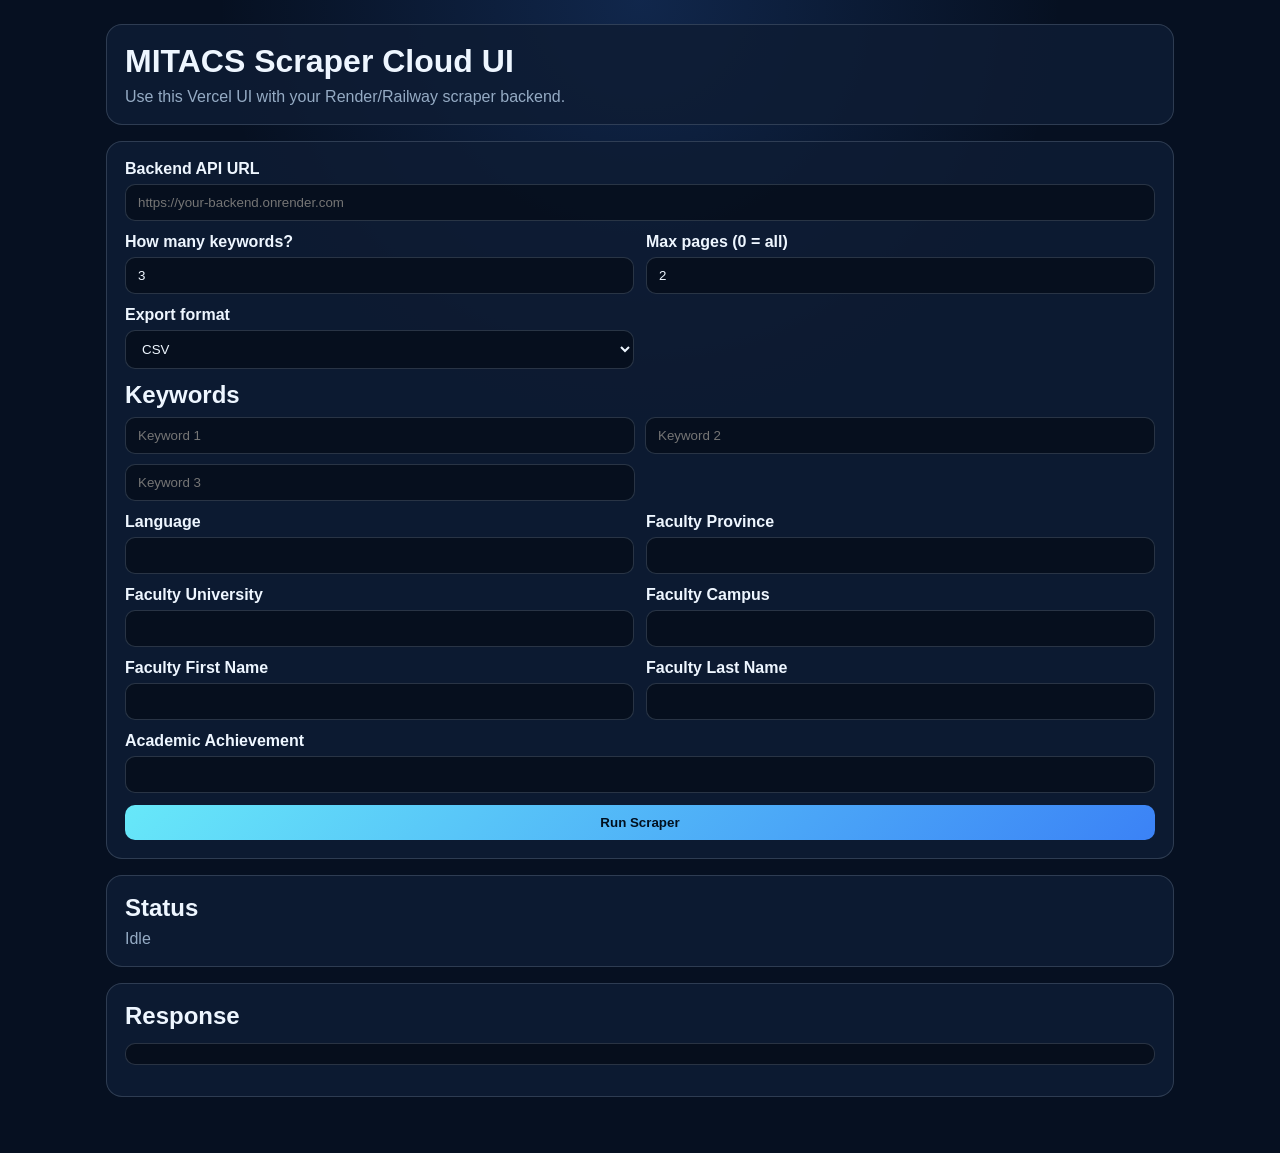
==== index.html @ 708c5fe2 "feat: add vercel frontend and render backend deployment Co-authored-by: Copilot <223556219+Copilot@u" ====
<!doctype html>
<html lang="en">
  <head>
    <meta charset="utf-8" />
    <meta name="viewport" content="width=device-width, initial-scale=1" />
    <title>MITACS Scraper Cloud UI</title>
    <style>
      :root {
        --bg: #061021;
        --panel: #0f1d34;
        --line: rgba(148, 163, 184, 0.25);
        --text: #eef6ff;
        --muted: #95abc4;
        --primary: #67e8f9;
      }
      * { box-sizing: border-box; }
      body {
        margin: 0;
        font-family: Segoe UI, Tahoma, Geneva, Verdana, sans-serif;
        background: radial-gradient(circle at top, rgba(59,130,246,.2), transparent 32%), var(--bg);
        color: var(--text);
      }
      .shell { max-width: 1100px; margin: 0 auto; padding: 24px 16px 40px; }
      .card {
        background: rgba(15, 29, 52, 0.85);
        border: 1px solid var(--line);
        border-radius: 16px;
        padding: 18px;
        margin-bottom: 16px;
      }
      h1, h2 { margin: 0 0 8px; }
      .muted { color: var(--muted); margin: 0; }
      .grid { display: grid; grid-template-columns: repeat(2, minmax(0, 1fr)); gap: 12px; }
      .full { grid-column: 1 / -1; }
      label { display: block; font-weight: 600; margin-bottom: 6px; }
      input, select, button {
        width: 100%;
        background: rgba(5, 12, 24, 0.75);
        border: 1px solid var(--line);
        color: var(--text);
        border-radius: 10px;
        padding: 10px 12px;
      }
      .kw-list { display: grid; grid-template-columns: repeat(2, minmax(0,1fr)); gap: 10px; }
      button {
        cursor: pointer;
        font-weight: 700;
        background: linear-gradient(135deg, var(--primary), #3b82f6);
        color: #02101f;
        border: none;
      }
      .downloads a {
        display: inline-block;
        margin: 6px 8px 0 0;
        padding: 8px 10px;
        border-radius: 8px;
        border: 1px solid var(--line);
        color: var(--text);
        text-decoration: none;
      }
      pre {
        background: rgba(5, 12, 24, 0.8);
        border: 1px solid var(--line);
        border-radius: 10px;
        padding: 10px;
        overflow: auto;
      }
      @media (max-width: 800px) {
        .grid, .kw-list { grid-template-columns: 1fr; }
      }
    </style>
  </head>
  <body>
    <div class="shell">
      <div class="card">
        <h1>MITACS Scraper Cloud UI</h1>
        <p class="muted">Use this Vercel UI with your Render/Railway scraper backend.</p>
      </div>

      <form id="scrapeForm" class="card">
        <div class="grid">
          <div class="full">
            <label for="backendUrl">Backend API URL</label>
            <input id="backendUrl" placeholder="https://your-backend.onrender.com" />
          </div>

          <div>
            <label for="keywordCount">How many keywords?</label>
            <input id="keywordCount" type="number" min="1" max="10" value="3" />
          </div>

          <div>
            <label for="maxPages">Max pages (0 = all)</label>
            <input id="maxPages" type="number" min="0" value="2" />
          </div>

          <div>
            <label for="format">Export format</label>
            <select id="format">
              <option value="csv">CSV</option>
              <option value="md">Markdown</option>
              <option value="both">CSV + Markdown</option>
            </select>
          </div>

          <div class="full">
            <h2>Keywords</h2>
            <div id="keywordList" class="kw-list"></div>
          </div>

          <div><label for="language">Language</label><input id="language" /></div>
          <div><label for="faculty_province">Faculty Province</label><input id="faculty_province" /></div>
          <div><label for="faculty_university">Faculty University</label><input id="faculty_university" /></div>
          <div><label for="faculty_campus">Faculty Campus</label><input id="faculty_campus" /></div>
          <div><label for="faculty_first_name">Faculty First Name</label><input id="faculty_first_name" /></div>
          <div><label for="faculty_last_name">Faculty Last Name</label><input id="faculty_last_name" /></div>
          <div class="full"><label for="academic_achievement">Academic Achievement</label><input id="academic_achievement" /></div>

          <div class="full">
            <button type="submit">Run Scraper</button>
          </div>
        </div>
      </form>

      <div class="card">
        <h2>Status</h2>
        <p id="status" class="muted">Idle</p>
        <div id="downloads" class="downloads"></div>
      </div>

      <div class="card">
        <h2>Response</h2>
        <pre id="output"></pre>
      </div>
    </div>

    <script>
      const keywordCount = document.getElementById("keywordCount");
      const keywordList = document.getElementById("keywordList");
      const backendInput = document.getElementById("backendUrl");
      const output = document.getElementById("output");
      const status = document.getElementById("status");
      const downloads = document.getElementById("downloads");
      const form = document.getElementById("scrapeForm");

      const savedBackend = localStorage.getItem("mitacs_backend_url") || "";
      backendInput.value = savedBackend;

      function renderKeywordInputs() {
        const count = Math.max(1, Math.min(10, Number(keywordCount.value || 1)));
        keywordCount.value = count;
        const existing = Array.from(keywordList.querySelectorAll("input"));
        keywordList.innerHTML = "";
        for (let i = 0; i < count; i += 1) {
          const input = document.createElement("input");
          input.placeholder = `Keyword ${i + 1}`;
          input.value = existing[i] ? existing[i].value : "";
          keywordList.appendChild(input);
        }
      }

      keywordCount.addEventListener("input", renderKeywordInputs);
      renderKeywordInputs();

      form.addEventListener("submit", async (event) => {
        event.preventDefault();
        downloads.innerHTML = "";
        const backend = backendInput.value.trim().replace(/\/+$/, "");
        if (!backend) {
          status.textContent = "Please provide backend URL.";
          return;
        }
        localStorage.setItem("mitacs_backend_url", backend);

        const keywords = Array.from(keywordList.querySelectorAll("input"))
          .map((input) => input.value.trim())
          .filter(Boolean);
        if (!keywords.length) {
          status.textContent = "Please enter at least one keyword.";
          return;
        }

        const payload = {
          keywords,
          max_pages: Number(document.getElementById("maxPages").value || 0),
          export_format: document.getElementById("format").value,
          language: document.getElementById("language").value.trim(),
          faculty_province: document.getElementById("faculty_province").value.trim(),
          faculty_university: document.getElementById("faculty_university").value.trim(),
          faculty_campus: document.getElementById("faculty_campus").value.trim(),
          faculty_first_name: document.getElementById("faculty_first_name").value.trim(),
          faculty_last_name: document.getElementById("faculty_last_name").value.trim(),
          academic_achievement: document.getElementById("academic_achievement").value.trim()
        };

        status.textContent = "Scraping in progress...";
        output.textContent = "";

        try {
          const response = await fetch(`${backend}/api/scrape`, {
            method: "POST",
            headers: { "Content-Type": "application/json" },
            body: JSON.stringify(payload)
          });
          const data = await response.json();
          if (!response.ok) {
            throw new Error(data.error || `Request failed: ${response.status}`);
          }

          status.textContent = `Done: ${data.total_records} project(s) from ${data.total_keywords} keyword(s).`;
          output.textContent = JSON.stringify(data, null, 2);

          (data.files || []).forEach((file) => {
            const a = document.createElement("a");
            a.href = file.url;
            a.target = "_blank";
            a.rel = "noopener noreferrer";
            a.textContent = `Download ${file.name}`;
            downloads.appendChild(a);
          });
        } catch (error) {
          status.textContent = `Failed: ${error.message}`;
          output.textContent = error.stack || String(error);
        }
      });
    </script>
  </body>
</html>
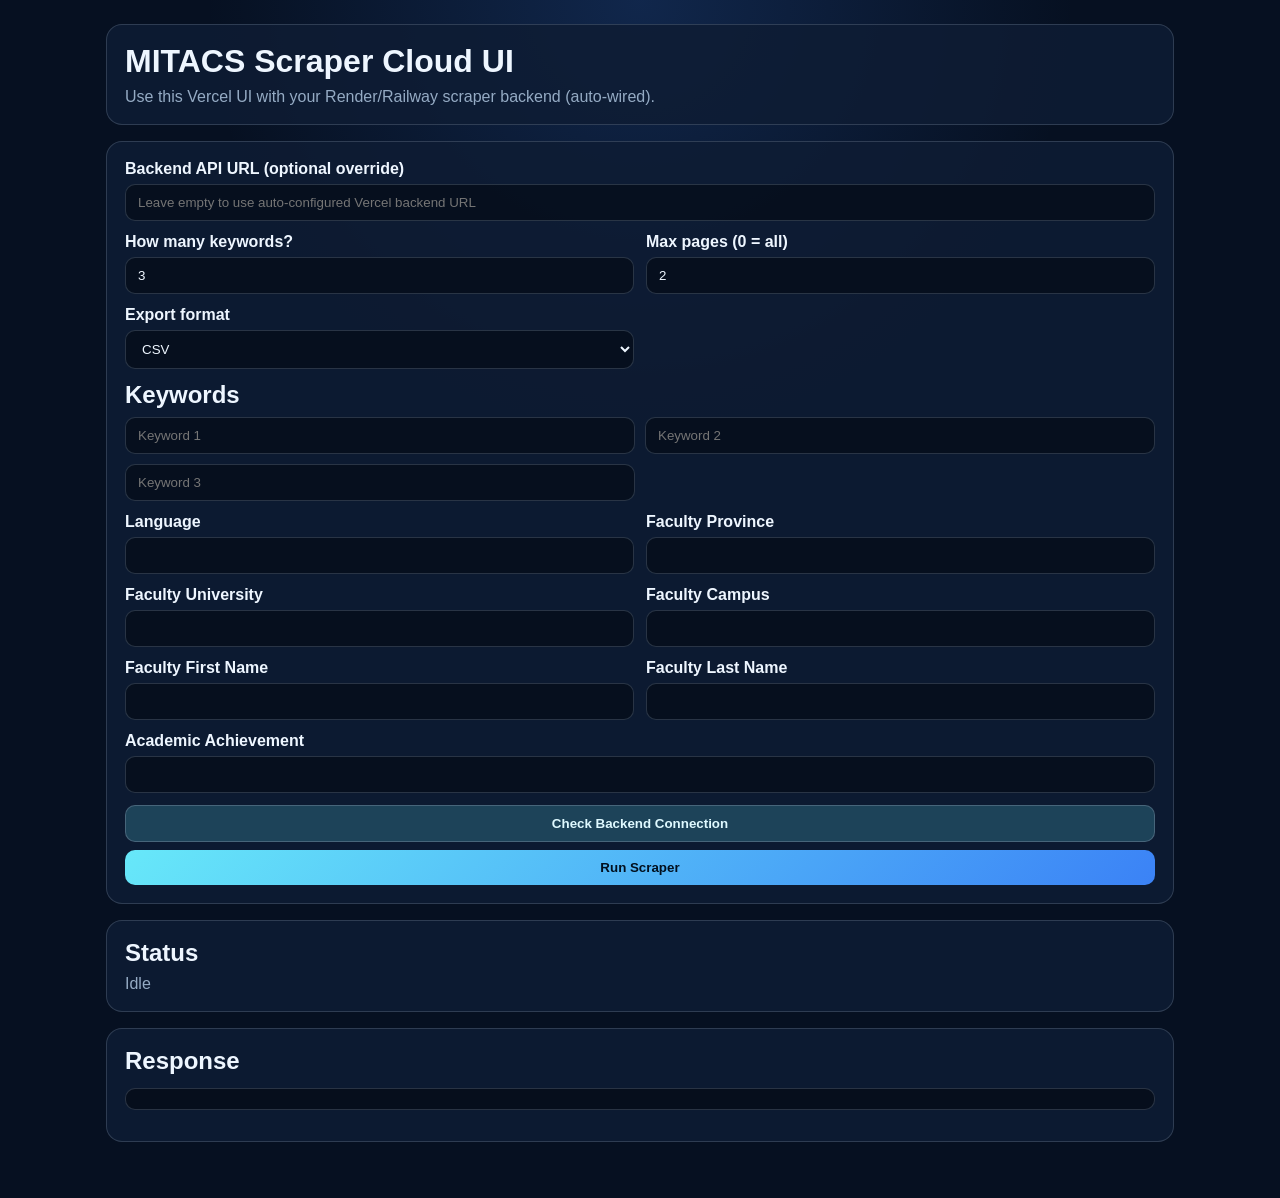
==== commit 827a9a53: "feat: auto-wire vercel frontend to scraper backend Co-authored-by: Copilot <223556219+Copilot@users." ====
--- a/index.html
+++ b/index.html
@@ -74,14 +74,14 @@
     <div class="shell">
       <div class="card">
         <h1>MITACS Scraper Cloud UI</h1>
-        <p class="muted">Use this Vercel UI with your Render/Railway scraper backend.</p>
+        <p class="muted">Use this Vercel UI with your Render/Railway scraper backend (auto-wired).</p>
       </div>
 
       <form id="scrapeForm" class="card">
         <div class="grid">
           <div class="full">
-            <label for="backendUrl">Backend API URL</label>
-            <input id="backendUrl" placeholder="https://your-backend.onrender.com" />
+            <label for="backendUrl">Backend API URL (optional override)</label>
+            <input id="backendUrl" placeholder="Leave empty to use auto-configured Vercel backend URL" />
           </div>
 
           <div>
@@ -117,6 +117,7 @@
           <div class="full"><label for="academic_achievement">Academic Achievement</label><input id="academic_achievement" /></div>
 
           <div class="full">
+            <button type="button" id="checkBackendBtn" style="margin-bottom:8px;background:rgba(103,232,249,0.2);color:#dff9ff;border:1px solid rgba(148,163,184,0.35);">Check Backend Connection</button>
             <button type="submit">Run Scraper</button>
           </div>
         </div>
@@ -142,9 +143,38 @@
       const status = document.getElementById("status");
       const downloads = document.getElementById("downloads");
       const form = document.getElementById("scrapeForm");
+      const checkBackendBtn = document.getElementById("checkBackendBtn");
 
       const savedBackend = localStorage.getItem("mitacs_backend_url") || "";
       backendInput.value = savedBackend;
+
+      function getOverrideHeaders() {
+        const override = backendInput.value.trim().replace(/\/+$/, "");
+        if (!override) {
+          return {};
+        }
+        return { "X-Backend-Url": override };
+      }
+
+      checkBackendBtn.addEventListener("click", async () => {
+        status.textContent = "Checking backend connection...";
+        output.textContent = "";
+        try {
+          const response = await fetch("/api/backend-health", {
+            method: "GET",
+            headers: getOverrideHeaders()
+          });
+          const data = await response.json();
+          if (!response.ok) {
+            throw new Error(data.error || `Health check failed: ${response.status}`);
+          }
+          status.textContent = `Backend connected: ${data.backend}`;
+          output.textContent = JSON.stringify(data, null, 2);
+        } catch (error) {
+          status.textContent = `Backend check failed: ${error.message}`;
+          output.textContent = error.stack || String(error);
+        }
+      });
 
       function renderKeywordInputs() {
         const count = Math.max(1, Math.min(10, Number(keywordCount.value || 1)));
@@ -166,11 +196,11 @@
         event.preventDefault();
         downloads.innerHTML = "";
         const backend = backendInput.value.trim().replace(/\/+$/, "");
-        if (!backend) {
-          status.textContent = "Please provide backend URL.";
-          return;
-        }
-        localStorage.setItem("mitacs_backend_url", backend);
+        if (backend) {
+          localStorage.setItem("mitacs_backend_url", backend);
+        } else {
+          localStorage.removeItem("mitacs_backend_url");
+        }
 
         const keywords = Array.from(keywordList.querySelectorAll("input"))
           .map((input) => input.value.trim())
@@ -197,9 +227,12 @@
         output.textContent = "";
 
         try {
-          const response = await fetch(`${backend}/api/scrape`, {
+          const response = await fetch("/api/scrape-proxy", {
             method: "POST",
-            headers: { "Content-Type": "application/json" },
+            headers: {
+              "Content-Type": "application/json",
+              ...getOverrideHeaders()
+            },
             body: JSON.stringify(payload)
           });
           const data = await response.json();
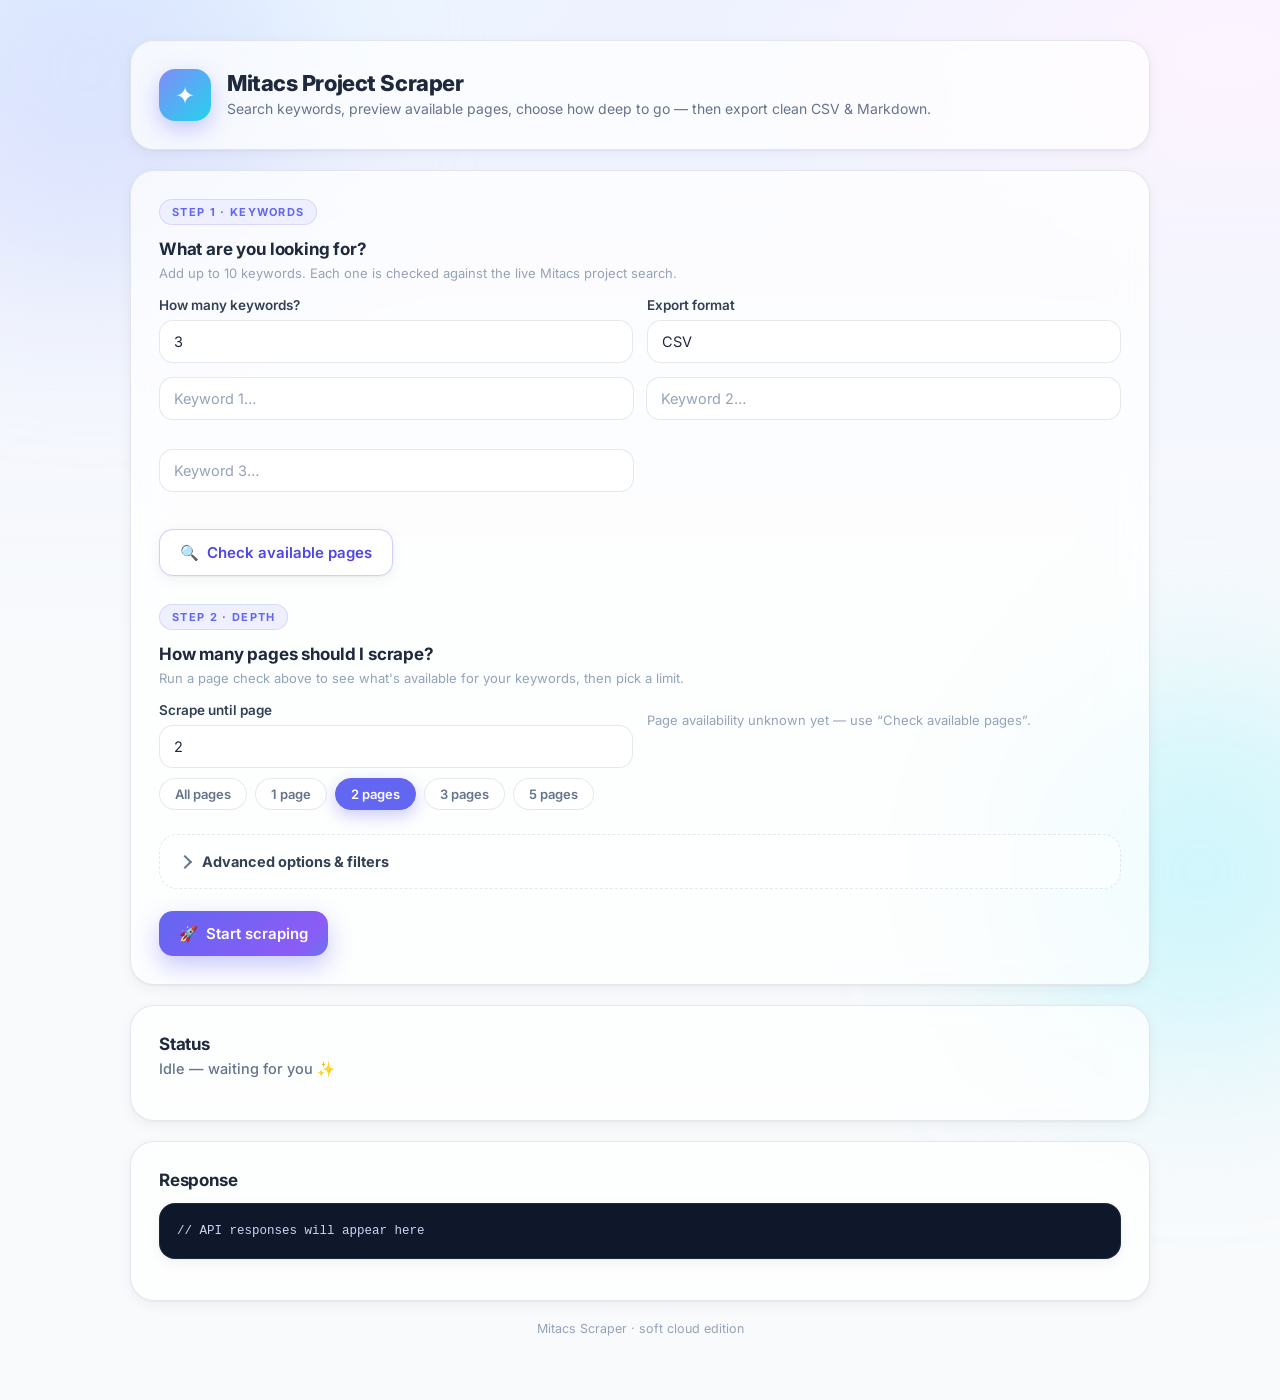
==== commit 8b810914: "Agent Host changes for main" ====
--- a/index.html
+++ b/index.html
@@ -3,97 +3,294 @@
   <head>
     <meta charset="utf-8" />
     <meta name="viewport" content="width=device-width, initial-scale=1" />
-    <title>MITACS Scraper Cloud UI</title>
+    <title>Mitacs Scraper · Cloud UI</title>
+    <link rel="preconnect" href="https://fonts.googleapis.com" />
+    <link rel="preconnect" href="https://fonts.gstatic.com" crossorigin />
+    <link href="https://fonts.googleapis.com/css2?family=Inter:wght@400;500;600;700;800&display=swap" rel="stylesheet" />
     <style>
       :root {
-        --bg: #061021;
-        --panel: #0f1d34;
-        --line: rgba(148, 163, 184, 0.25);
-        --text: #eef6ff;
-        --muted: #95abc4;
-        --primary: #67e8f9;
+        --bg-1: #eef2ff;
+        --bg-2: #fdf4ff;
+        --bg-3: #ecfeff;
+        --surface: rgba(255, 255, 255, 0.72);
+        --surface-solid: #ffffff;
+        --line: rgba(100, 116, 139, 0.16);
+        --text: #1e293b;
+        --muted: #64748b;
+        --faint: #94a3b8;
+        --primary: #6366f1;
+        --primary-soft: #eef0ff;
+        --primary-dark: #4f46e5;
+        --accent: #06b6d4;
+        --success: #10b981;
+        --danger: #f43f5e;
+        --ring: rgba(99, 102, 241, 0.22);
+        --shadow-sm: 0 1px 2px rgba(30, 41, 59, 0.05), 0 4px 14px rgba(30, 41, 59, 0.05);
+        --shadow-md: 0 2px 6px rgba(30, 41, 59, 0.06), 0 12px 34px rgba(30, 41, 59, 0.09);
       }
       * { box-sizing: border-box; }
+      html { scroll-behavior: smooth; }
       body {
         margin: 0;
-        font-family: Segoe UI, Tahoma, Geneva, Verdana, sans-serif;
-        background: radial-gradient(circle at top, rgba(59,130,246,.2), transparent 32%), var(--bg);
+        min-height: 100vh;
+        font-family: "Inter", "Segoe UI", Tahoma, Geneva, Verdana, sans-serif;
+        background:
+          radial-gradient(900px 480px at 8% -8%, var(--bg-3), transparent 60%),
+          radial-gradient(900px 520px at 96% 4%, var(--bg-2), transparent 58%),
+          linear-gradient(180deg, var(--bg-1), #f8fafc 46%);
+          color: var(--text);
+        -webkit-font-smoothing: antialiased;
+      }
+      .orb {
+        position: fixed;
+        border-radius: 999px;
+        filter: blur(90px);
+        opacity: 0.5;
+        pointer-events: none;
+        z-index: 0;
+        animation: drift 18s ease-in-out infinite alternate;
+      }
+      .orb-a { width: 420px; height: 420px; background: #c7d2fe; top: -140px; left: -120px; }
+      .orb-b { width: 380px; height: 380px; background: #a5f3fc; bottom: -160px; right: -110px; animation-delay: -9s; }
+      @keyframes drift {
+        from { transform: translate3d(0, 0, 0) scale(1); }
+        to   { transform: translate3d(40px, 26px, 0) scale(1.08); }
+      }
+      .shell { position: relative; z-index: 1; max-width: 1060px; margin: 0 auto; padding: 40px 20px 64px; }
+
+      .card {
+        background: var(--surface);
+        backdrop-filter: blur(18px);
+        -webkit-backdrop-filter: blur(18px);
+        border: 1px solid var(--line);
+        border-radius: 24px;
+        box-shadow: var(--shadow-sm);
+        padding: 28px;
+        margin-bottom: 20px;
+        transition: box-shadow 0.35s ease, transform 0.35s ease;
+        animation: rise 0.6s cubic-bezier(0.22, 0.61, 0.36, 1) both;
+      }
+      .card:hover { box-shadow: var(--shadow-md); }
+      .card:nth-of-type(2) { animation-delay: 0.06s; }
+      .card:nth-of-type(3) { animation-delay: 0.12s; }
+      .card:nth-of-type(4) { animation-delay: 0.18s; }
+      @keyframes rise {
+        from { opacity: 0; transform: translateY(14px); }
+        to   { opacity: 1; transform: translateY(0); }
+      }
+
+      .hero { display: flex; align-items: center; gap: 16px; }
+      .logo {
+        width: 52px; height: 52px; flex: 0 0 auto;
+        display: grid; place-items: center;
+        border-radius: 16px;
+        background: linear-gradient(135deg, #818cf8, #22d3ee);
+        color: #fff; font-size: 24px;
+        box-shadow: 0 8px 22px rgba(99, 102, 241, 0.35);
+      }
+      h1 { margin: 0; font-size: 22px; font-weight: 800; letter-spacing: -0.02em; }
+      .muted { color: var(--muted); margin: 2px 0 0; font-size: 14px; line-height: 1.55; }
+
+      .step-tag {
+        display: inline-flex; align-items: center; gap: 8px;
+        font-size: 11px; font-weight: 700; letter-spacing: 0.12em; text-transform: uppercase;
+        color: var(--primary);
+        background: var(--primary-soft);
+        border: 1px solid rgba(99, 102, 241, 0.18);
+        padding: 5px 12px; border-radius: 999px;
+        margin-bottom: 14px;
+      }
+      h2 { margin: 0 0 6px; font-size: 17px; font-weight: 700; letter-spacing: -0.01em; }
+      .hint { color: var(--faint); font-size: 13px; margin: 0 0 16px; }
+
+      label { display: block; font-weight: 600; font-size: 13.5px; margin-bottom: 7px; color: #334155; }
+      input, select {
+        width: 100%;
+        background: rgba(255, 255, 255, 0.85);
+        border: 1.5px solid var(--line);
         color: var(--text);
-      }
-      .shell { max-width: 1100px; margin: 0 auto; padding: 24px 16px 40px; }
-      .card {
-        background: rgba(15, 29, 52, 0.85);
-        border: 1px solid var(--line);
+        border-radius: 14px;
+        padding: 12px 14px;
+        font: inherit;
+        font-size: 14.5px;
+        outline: none;
+        transition: border-color 0.25s ease, box-shadow 0.25s ease, background 0.25s ease;
+      }
+      input::placeholder { color: var(--faint); }
+      input:focus, select:focus {
+        border-color: var(--primary);
+        box-shadow: 0 0 0 4px var(--ring);
+        background: #fff;
+      }
+      select { appearance: none; cursor: pointer; }
+
+      .grid { display: grid; grid-template-columns: repeat(2, minmax(0, 1fr)); gap: 14px; }
+      .full { grid-column: 1 / -1; }
+
+      .kw-list { display: grid; grid-template-columns: repeat(2, minmax(0, 1fr)); gap: 12px; }
+      .kw-item { display: flex; flex-direction: column; gap: 7px; }
+      .kw-badge {
+        display: inline-flex; align-items: center; gap: 7px;
+        font-size: 12.5px; font-weight: 600;
+        border-radius: 999px; padding: 5px 12px; width: fit-content;
+        opacity: 0; transform: translateY(-4px);
+        transition: opacity 0.35s ease, transform 0.35s ease;
+      }
+      .kw-badge.show { opacity: 1; transform: translateY(0); }
+      .kw-badge.ok { color: #047857; background: #ecfdf5; border: 1px solid #a7f3d0; }
+      .kw-badge.err { color: #be123c; background: #fff1f2; border: 1px solid #fecdd3; }
+      .dot { width: 7px; height: 7px; border-radius: 999px; background: currentColor; }
+
+      button {
+        font: inherit;
+        cursor: pointer;
+        font-weight: 600;
+        border: none;
+        border-radius: 14px;
+        padding: 13px 20px;
+        font-size: 15px;
+        display: inline-flex; align-items: center; justify-content: center; gap: 9px;
+        transition: transform 0.2s ease, box-shadow 0.25s ease, background 0.25s ease, opacity 0.25s ease;
+      }
+      button:active { transform: scale(0.98); }
+      button:disabled { opacity: 0.55; cursor: not-allowed; transform: none !important; }
+      .btn-primary {
+        background: linear-gradient(135deg, #6366f1, #8b5cf6 55%, #06b6d4);
+        background-size: 150% 150%;
+        color: #fff;
+        box-shadow: 0 10px 24px rgba(99, 102, 241, 0.35);
+      }
+      .btn-primary:hover:not(:disabled) { transform: translateY(-2px); box-shadow: 0 14px 30px rgba(99, 102, 241, 0.42); }
+      .btn-secondary {
+        background: rgba(255, 255, 255, 0.9);
+        color: var(--primary-dark);
+        border: 1.5px solid rgba(99, 102, 241, 0.3);
+        box-shadow: var(--shadow-sm);
+      }
+      .btn-secondary:hover:not(:disabled) { background: var(--primary-soft); transform: translateY(-1px); }
+      .btn-ghost {
+        background: transparent; color: var(--muted);
+        border: none; padding: 8px 12px; font-size: 13.5px; border-radius: 10px;
+      }
+      .btn-ghost:hover { color: var(--text); background: rgba(100, 116, 139, 0.08); }
+      .actions { display: flex; gap: 12px; flex-wrap: wrap; margin-top: 22px; }
+
+      .spinner {
+        width: 16px; height: 16px; flex: 0 0 auto;
+        border: 2.5px solid rgba(255, 255, 255, 0.45);
+        border-top-color: #fff;
+        border-radius: 50%;
+        animation: spin 0.7s linear infinite;
+        display: none;
+      }
+      .dark-spin { border-color: rgba(79, 70, 229, 0.25); border-top-color: var(--primary); }
+      .loading .spinner { display: inline-block; }
+      @keyframes spin { to { transform: rotate(360deg); } }
+
+      details.advanced { border: 1.5px dashed var(--line); border-radius: 18px; padding: 18px 20px; background: rgba(255,255,255,0.45); }
+      details.advanced summary {
+        cursor: pointer; font-weight: 700; font-size: 14.5px; color: #334155;
+        list-style: none; display: flex; align-items: center; gap: 10px; user-select: none;
+      }
+      details.advanced summary::-webkit-details-marker { display: none; }
+      details.advanced summary::before {
+        content: ""; width: 8px; height: 8px; border-right: 2px solid var(--muted); border-bottom: 2px solid var(--muted);
+        transform: rotate(-45deg); transition: transform 0.25s ease; margin-right: 2px;
+      }
+      details.advanced[open] summary::before { transform: rotate(45deg); }
+      details.advanced .grid { margin-top: 18px; }
+
+      .chips { display: flex; gap: 8px; flex-wrap: wrap; margin-top: 10px; }
+      .chip {
+        border: 1.5px solid var(--line);
+        background: rgba(255, 255, 255, 0.85);
+        color: var(--muted);
+        border-radius: 999px;
+        padding: 7px 15px;
+        font-size: 13px; font-weight: 600;
+        transition: all 0.22s ease;
+      }
+      .chip:hover { border-color: var(--primary); color: var(--primary-dark); }
+      .chip.active {
+        background: var(--primary); border-color: var(--primary); color: #fff;
+        box-shadow: 0 6px 16px rgba(99, 102, 241, 0.32);
+      }
+      .pages-note { font-size: 13px; color: var(--faint); margin-top: 10px; min-height: 18px; }
+      .pages-note strong { color: var(--success); }
+
+      .status-row { display: flex; align-items: center; gap: 12px; flex-wrap: wrap; }
+      #status {
+        margin: 0; font-size: 14.5px; font-weight: 500; color: var(--muted);
+        display: inline-flex; align-items: center; gap: 10px;
+      }
+      #status.busy::before {
+        content: ""; width: 14px; height: 14px; border-radius: 50%;
+        border: 2.5px solid var(--ring); border-top-color: var(--primary);
+        animation: spin 0.7s linear infinite;
+      }
+      #status.done { color: #047857; }
+      #status.fail { color: #be123c; }
+
+      .downloads { display: flex; gap: 10px; flex-wrap: wrap; margin-top: 14px; }
+      .downloads a {
+        display: inline-flex; align-items: center; gap: 8px;
+        padding: 10px 16px;
+        border-radius: 12px;
+        border: 1.5px solid rgba(6, 182, 212, 0.35);
+        background: #ecfeff;
+        color: #0e7490;
+        text-decoration: none;
+        font-size: 13.5px; font-weight: 600;
+        transition: all 0.22s ease;
+        animation: rise 0.4s ease both;
+      }
+      .downloads a:hover { background: #cffafe; transform: translateY(-2px); box-shadow: 0 8px 18px rgba(6, 182, 212, 0.25); }
+
+      pre {
+        background: #0f172a;
+        color: #cbd5f5;
+        border: none;
         border-radius: 16px;
         padding: 18px;
-        margin-bottom: 16px;
-      }
-      h1, h2 { margin: 0 0 8px; }
-      .muted { color: var(--muted); margin: 0; }
-      .grid { display: grid; grid-template-columns: repeat(2, minmax(0, 1fr)); gap: 12px; }
-      .full { grid-column: 1 / -1; }
-      label { display: block; font-weight: 600; margin-bottom: 6px; }
-      input, select, button {
-        width: 100%;
-        background: rgba(5, 12, 24, 0.75);
-        border: 1px solid var(--line);
-        color: var(--text);
-        border-radius: 10px;
-        padding: 10px 12px;
-      }
-      .kw-list { display: grid; grid-template-columns: repeat(2, minmax(0,1fr)); gap: 10px; }
-      button {
-        cursor: pointer;
-        font-weight: 700;
-        background: linear-gradient(135deg, var(--primary), #3b82f6);
-        color: #02101f;
-        border: none;
-      }
-      .downloads a {
-        display: inline-block;
-        margin: 6px 8px 0 0;
-        padding: 8px 10px;
-        border-radius: 8px;
-        border: 1px solid var(--line);
-        color: var(--text);
-        text-decoration: none;
-      }
-      pre {
-        background: rgba(5, 12, 24, 0.8);
-        border: 1px solid var(--line);
-        border-radius: 10px;
-        padding: 10px;
         overflow: auto;
-      }
-      @media (max-width: 800px) {
+        font-size: 12.5px;
+        line-height: 1.65;
+        max-height: 340px;
+        box-shadow: inset 0 0 0 1px rgba(148, 163, 184, 0.12), var(--shadow-sm);
+      }
+
+      footer { text-align: center; color: var(--faint); font-size: 12.5px; margin-top: 8px; }
+
+      @media (max-width: 780px) {
+        .shell { padding: 24px 14px 48px; }
+        .card { padding: 20px; border-radius: 20px; }
         .grid, .kw-list { grid-template-columns: 1fr; }
       }
     </style>
   </head>
   <body>
+    <div class="orb orb-a"></div>
+    <div class="orb orb-b"></div>
+
     <div class="shell">
-      <div class="card">
-        <h1>MITACS Scraper Cloud UI</h1>
-        <p class="muted">Use this Vercel UI with your Render/Railway scraper backend (auto-wired).</p>
+      <div class="card hero">
+        <div class="logo">✦</div>
+        <div>
+          <h1>Mitacs Project Scraper</h1>
+          <p class="muted">Search keywords, preview available pages, choose how deep to go — then export clean CSV &amp; Markdown.</p>
+        </div>
       </div>
 
       <form id="scrapeForm" class="card">
+        <div class="step-tag">Step 1 · Keywords</div>
+        <h2>What are you looking for?</h2>
+        <p class="hint">Add up to 10 keywords. Each one is checked against the live Mitacs project search.</p>
+
         <div class="grid">
-          <div class="full">
-            <label for="backendUrl">Backend API URL (optional override)</label>
-            <input id="backendUrl" placeholder="Leave empty to use auto-configured Vercel backend URL" />
-          </div>
-
           <div>
             <label for="keywordCount">How many keywords?</label>
             <input id="keywordCount" type="number" min="1" max="10" value="3" />
           </div>
-
-          <div>
-            <label for="maxPages">Max pages (0 = all)</label>
-            <input id="maxPages" type="number" min="0" value="2" />
-          </div>
-
           <div>
             <label for="format">Export format</label>
             <select id="format">
@@ -104,35 +301,70 @@
           </div>
 
           <div class="full">
-            <h2>Keywords</h2>
             <div id="keywordList" class="kw-list"></div>
           </div>
 
-          <div><label for="language">Language</label><input id="language" /></div>
-          <div><label for="faculty_province">Faculty Province</label><input id="faculty_province" /></div>
-          <div><label for="faculty_university">Faculty University</label><input id="faculty_university" /></div>
-          <div><label for="faculty_campus">Faculty Campus</label><input id="faculty_campus" /></div>
-          <div><label for="faculty_first_name">Faculty First Name</label><input id="faculty_first_name" /></div>
-          <div><label for="faculty_last_name">Faculty Last Name</label><input id="faculty_last_name" /></div>
-          <div class="full"><label for="academic_achievement">Academic Achievement</label><input id="academic_achievement" /></div>
-
-          <div class="full">
-            <button type="button" id="checkBackendBtn" style="margin-bottom:8px;background:rgba(103,232,249,0.2);color:#dff9ff;border:1px solid rgba(148,163,184,0.35);">Check Backend Connection</button>
-            <button type="submit">Run Scraper</button>
+          <div class="full actions" style="margin-top: 6px;">
+            <button type="button" id="checkPagesBtn" class="btn-secondary loading-off">
+              <span class="spinner dark-spin"></span><span id="checkPagesLabel">🔍&nbsp; Check available pages</span>
+            </button>
           </div>
         </div>
+
+        <div class="step-tag" style="margin-top: 28px;">Step 2 · Depth</div>
+        <h2>How many pages should I scrape?</h2>
+        <p class="hint">Run a page check above to see what's available for your keywords, then pick a limit.</p>
+
+        <div class="grid">
+          <div>
+            <label for="maxPages">Scrape until page</label>
+            <input id="maxPages" type="number" min="0" value="2" />
+            <div class="chips" id="pageChips"></div>
+          </div>
+          <div class="pages-note" id="pagesNote">Page availability unknown yet — use “Check available pages”.</div>
+        </div>
+
+        <details class="advanced full" style="margin-top: 24px;">
+          <summary>Advanced options &amp; filters</summary>
+          <div class="grid">
+            <div class="full">
+              <label for="backendUrl">Backend API URL (optional override)</label>
+              <input id="backendUrl" placeholder="Leave empty to use the auto-configured backend URL" />
+            </div>
+            <div><label for="language">Language</label><input id="language" /></div>
+            <div><label for="faculty_province">Faculty Province</label><input id="faculty_province" /></div>
+            <div><label for="faculty_university">Faculty University</label><input id="faculty_university" /></div>
+            <div><label for="faculty_campus">Faculty Campus</label><input id="faculty_campus" /></div>
+            <div><label for="faculty_first_name">Faculty First Name</label><input id="faculty_first_name" /></div>
+            <div><label for="faculty_last_name">Faculty Last Name</label><input id="faculty_last_name" /></div>
+            <div class="full"><label for="academic_achievement">Academic Achievement</label><input id="academic_achievement" /></div>
+            <div class="full">
+              <button type="button" id="checkBackendBtn" class="btn-ghost" style="border:1.5px solid var(--line);border-radius:12px;">Check Backend Connection</button>
+            </div>
+          </div>
+        </details>
+
+        <div class="actions">
+          <button type="submit" id="runBtn" class="btn-primary">
+            <span class="spinner"></span><span id="runLabel">🚀&nbsp; Start scraping</span>
+          </button>
+        </div>
       </form>
 
       <div class="card">
         <h2>Status</h2>
-        <p id="status" class="muted">Idle</p>
+        <div class="status-row">
+          <p id="status">Idle — waiting for you ✨</p>
+        </div>
         <div id="downloads" class="downloads"></div>
       </div>
 
       <div class="card">
         <h2>Response</h2>
-        <pre id="output"></pre>
+        <pre id="output">// API responses will appear here</pre>
       </div>
+
+      <footer>Mitacs Scraper · soft cloud edition</footer>
     </div>
 
     <script>
@@ -140,24 +372,195 @@
       const keywordList = document.getElementById("keywordList");
       const backendInput = document.getElementById("backendUrl");
       const output = document.getElementById("output");
-      const status = document.getElementById("status");
+      const statusEl = document.getElementById("status");
       const downloads = document.getElementById("downloads");
       const form = document.getElementById("scrapeForm");
       const checkBackendBtn = document.getElementById("checkBackendBtn");
+      const checkPagesBtn = document.getElementById("checkPagesBtn");
+      const checkPagesLabel = document.getElementById("checkPagesLabel");
+      const runBtn = document.getElementById("runBtn");
+      const runLabel = document.getElementById("runLabel");
+      const pageChips = document.getElementById("pageChips");
+      const pagesNote = document.getElementById("pagesNote");
+      const maxPagesInput = document.getElementById("maxPages");
+
+      let pageInfo = {}; // keyword -> { total_projects, total_pages }
 
       const savedBackend = localStorage.getItem("mitacs_backend_url") || "";
       backendInput.value = savedBackend;
 
       function getOverrideHeaders() {
         const override = backendInput.value.trim().replace(/\/+$/, "");
-        if (!override) {
-          return {};
+        return override ? { "X-Backend-Url": override } : {};
+      }
+
+      function setStatus(text, cls) {
+        statusEl.textContent = text;
+        statusEl.className = cls || "";
+      }
+
+      function setBusy(btn, labelEl, busyText, busy) {
+        btn.classList.toggle("loading", busy);
+        btn.disabled = busy;
+        if (busy && busyText) labelEl.innerHTML = busyText;
+      }
+
+      function currentKeywords() {
+        return Array.from(keywordList.querySelectorAll("input"))
+          .map((input) => input.value.trim())
+          .filter(Boolean);
+      }
+
+      /* ---------- Step chips ---------- */
+      function renderChips(maxDetected) {
+        pageChips.innerHTML = "";
+        const options = [];
+        if (maxDetected > 0) {
+          options.push({ label: "All pages", value: 0 });
+          [1, 2, 3, 5].forEach((n) => { if (n <= Math.max(maxDetected, 2)) options.push({ label: `${n} page${n > 1 ? "s" : ""}`, value: n }); });
+          options.push({ label: `${maxDetected} (all found)`, value: maxDetected });
+        } else {
+          options.push({ label: "All pages", value: 0 });
+          [{ label: "1", v: 1 }, { label: "2", v: 2 }, { label: "3", v: 3 }, { label: "5", v: 5 }].forEach(o => options.push({ label: o.label + " page" + (o.v > 1 ? "s" : ""), value: o.v }));
         }
-        return { "X-Backend-Url": override };
-      }
+        options.forEach((opt) => {
+          const chip = document.createElement("button");
+          chip.type = "button";
+          chip.className = "chip";
+          chip.textContent = opt.label;
+          chip.addEventListener("click", () => {
+            maxPagesInput.value = opt.value;
+            Array.from(pageChips.children).forEach((c) => c.classList.remove("active"));
+            chip.classList.add("active");
+          });
+          if (String(opt.value) === String(maxPagesInput.value || "0")) chip.classList.add("active");
+          pageChips.appendChild(chip);
+        });
+      }
+      renderChips(0);
+
+      maxPagesInput.addEventListener("input", () => {
+        Array.from(pageChips.children).forEach((c) => c.classList.remove("active"));
+      });
+
+      /* ---------- Keyword inputs ---------- */
+      function renderKeywordInputs() {
+        const count = Math.max(1, Math.min(10, Number(keywordCount.value || 1)));
+        keywordCount.value = count;
+        const existing = Array.from(keywordList.querySelectorAll(".kw-item"));
+        keywordList.innerHTML = "";
+        for (let i = 0; i < count; i += 1) {
+          const item = document.createElement("div");
+          item.className = "kw-item";
+
+          const input = document.createElement("input");
+          const prevInput = existing[i] ? existing[i].querySelector("input") : null;
+          const prevBadge = existing[i] ? existing[i].querySelector(".kw-badge") : null;
+          input.placeholder = `Keyword ${i + 1}…`;
+          if (prevInput) input.value = prevInput.value;
+
+          const badge = document.createElement("span");
+          badge.className = "kw-badge";
+
+          input.addEventListener("change", () => {
+            delete pageInfo[input.value.trim()];
+            badge.className = "kw-badge";
+            badge.textContent = "";
+          });
+
+          if (prevBadge && prevBadge.textContent && prevInput && prevBadge.dataset.for === prevInput.value) {
+            badge.className = prevBadge.className;
+            badge.textContent = prevBadge.textContent;
+            requestAnimationFrame(() => badge.classList.add("show"));
+          }
+
+          item.appendChild(input);
+          item.appendChild(badge);
+          keywordList.appendChild(item);
+        }
+      }
+
+      keywordCount.addEventListener("input", renderKeywordInputs);
+      renderKeywordInputs();
+
+      /* ---------- Check available pages ---------- */
+      checkPagesBtn.addEventListener("click", async () => {
+        downloads.innerHTML = "";
+        const keywords = currentKeywords();
+        if (!keywords.length) {
+          setStatus("Please enter at least one keyword before checking pages.", "fail");
+          return;
+        }
+
+        setBusy(checkPagesBtn, checkPagesLabel, "Checking pages…", true);
+        setStatus("Opening Mitacs search to count available pages…", "busy");
+        try {
+          const response = await fetch("/api/count-proxy", {
+            method: "POST",
+            headers: { "Content-Type": "application/json", ...getOverrideHeaders() },
+            body: JSON.stringify({
+              keywords,
+              language: document.getElementById("language").value.trim(),
+              faculty_province: document.getElementById("faculty_province").value.trim(),
+              faculty_university: document.getElementById("faculty_university").value.trim(),
+              faculty_campus: document.getElementById("faculty_campus").value.trim(),
+              faculty_first_name: document.getElementById("faculty_first_name").value.trim(),
+              faculty_last_name: document.getElementById("faculty_last_name").value.trim(),
+              academic_achievement: document.getElementById("academic_achievement").value.trim()
+            })
+          });
+          const data = await response.json();
+          if (!response.ok) throw new Error(data.error || `Request failed: ${response.status}`);
+
+          let maxDetected = 0;
+          data.results.forEach((r) => {
+            pageInfo[r.keyword] = { total_projects: r.total_projects, total_pages: r.total_pages };
+            if (!r.error && r.total_pages > maxDetected) maxDetected = r.total_pages;
+          });
+
+          Array.from(keywordList.querySelectorAll(".kw-item")).forEach((item) => {
+            const input = item.querySelector("input");
+            const badge = item.querySelector(".kw-badge");
+            const kw = input.value.trim();
+            const info = pageInfo[kw];
+            if (!info) return;
+            badge.classList.remove("show", "ok", "err");
+            if (info.error) {
+              badge.textContent = `⚠ ${info.error}`;
+              badge.classList.add("err");
+            } else if (info.total_pages > 0) {
+              badge.textContent = `📄 ${info.total_pages} page${info.total_pages > 1 ? "s" : ""}${info.total_projects ? ` · ~${info.total_projects} projects` : ""}`;
+              badge.classList.add("ok");
+            } else {
+              badge.textContent = "No results found";
+              badge.classList.add("err");
+            }
+            requestAnimationFrame(() => badge.classList.add("show"));
+          });
+
+          const okResults = data.results.filter((r) => !r.error && r.total_pages > 0);
+          if (okResults.length) {
+            const minPages = Math.min(...okResults.map((r) => r.total_pages));
+            const suggested = Math.min(minPages, Math.max(2, Math.min(minPages, 3)));
+            maxPagesInput.value = Math.max(1, suggested);
+            renderChips(maxDetected);
+            pagesNote.innerHTML = `Found across your keywords: <strong>${okResults.map((r) => `${r.keyword}: ${r.total_pages}`).join(", ")}</strong>. Now pick how many pages to scrape until.`;
+            setStatus(`Page check done — ${data.total_keywords} keyword(s) checked.`, "done");
+          } else {
+            pagesNote.textContent = "No pages detected. Try a different keyword.";
+            setStatus("No matching projects found for these keywords.", "fail");
+          }
+          output.textContent = JSON.stringify(data, null, 2);
+        } catch (error) {
+          setStatus(`Page check failed: ${error.message}`, "fail");
+          output.textContent = error.stack || String(error);
+        } finally {
+          setBusy(checkPagesBtn, checkPagesLabel, "🔍&nbsp; Re-check available pages", false);
+        }
+      });
 
       checkBackendBtn.addEventListener("click", async () => {
-        status.textContent = "Checking backend connection...";
+        setStatus("Checking backend connection…", "busy");
         output.textContent = "";
         try {
           const response = await fetch("/api/backend-health", {
@@ -165,54 +568,32 @@
             headers: getOverrideHeaders()
           });
           const data = await response.json();
-          if (!response.ok) {
-            throw new Error(data.error || `Health check failed: ${response.status}`);
-          }
-          status.textContent = `Backend connected: ${data.backend}`;
+          if (!response.ok) throw new Error(data.error || `Health check failed: ${response.status}`);
+          setStatus(`Backend connected: ${data.backend}`, "done");
           output.textContent = JSON.stringify(data, null, 2);
         } catch (error) {
-          status.textContent = `Backend check failed: ${error.message}`;
+          setStatus(`Backend check failed: ${error.message}`, "fail");
           output.textContent = error.stack || String(error);
         }
       });
 
-      function renderKeywordInputs() {
-        const count = Math.max(1, Math.min(10, Number(keywordCount.value || 1)));
-        keywordCount.value = count;
-        const existing = Array.from(keywordList.querySelectorAll("input"));
-        keywordList.innerHTML = "";
-        for (let i = 0; i < count; i += 1) {
-          const input = document.createElement("input");
-          input.placeholder = `Keyword ${i + 1}`;
-          input.value = existing[i] ? existing[i].value : "";
-          keywordList.appendChild(input);
-        }
-      }
-
-      keywordCount.addEventListener("input", renderKeywordInputs);
-      renderKeywordInputs();
-
+      /* ---------- Run scraping ---------- */
       form.addEventListener("submit", async (event) => {
         event.preventDefault();
         downloads.innerHTML = "";
         const backend = backendInput.value.trim().replace(/\/+$/, "");
-        if (backend) {
-          localStorage.setItem("mitacs_backend_url", backend);
-        } else {
-          localStorage.removeItem("mitacs_backend_url");
-        }
-
-        const keywords = Array.from(keywordList.querySelectorAll("input"))
-          .map((input) => input.value.trim())
-          .filter(Boolean);
+        if (backend) localStorage.setItem("mitacs_backend_url", backend);
+        else localStorage.removeItem("mitacs_backend_url");
+
+        const keywords = currentKeywords();
         if (!keywords.length) {
-          status.textContent = "Please enter at least one keyword.";
+          setStatus("Please enter at least one keyword.", "fail");
           return;
         }
 
         const payload = {
           keywords,
-          max_pages: Number(document.getElementById("maxPages").value || 0),
+          max_pages: Number(maxPagesInput.value || 0),
           export_format: document.getElementById("format").value,
           language: document.getElementById("language").value.trim(),
           faculty_province: document.getElementById("faculty_province").value.trim(),
@@ -223,24 +604,20 @@
           academic_achievement: document.getElementById("academic_achievement").value.trim()
         };
 
-        status.textContent = "Scraping in progress...";
+        setBusy(runBtn, runLabel, "Scraping in progress…", true);
+        setStatus("Scraping in progress — this can take a few minutes…", "busy");
         output.textContent = "";
 
         try {
           const response = await fetch("/api/scrape-proxy", {
             method: "POST",
-            headers: {
-              "Content-Type": "application/json",
-              ...getOverrideHeaders()
-            },
+            headers: { "Content-Type": "application/json", ...getOverrideHeaders() },
             body: JSON.stringify(payload)
           });
           const data = await response.json();
-          if (!response.ok) {
-            throw new Error(data.error || `Request failed: ${response.status}`);
-          }
-
-          status.textContent = `Done: ${data.total_records} project(s) from ${data.total_keywords} keyword(s).`;
+          if (!response.ok) throw new Error(data.error || `Request failed: ${response.status}`);
+
+          setStatus(`Done — ${data.total_records} project(s) from ${data.total_keywords} keyword(s).`, "done");
           output.textContent = JSON.stringify(data, null, 2);
 
           (data.files || []).forEach((file) => {
@@ -248,12 +625,14 @@
             a.href = file.url;
             a.target = "_blank";
             a.rel = "noopener noreferrer";
-            a.textContent = `Download ${file.name}`;
+            a.textContent = `⬇ ${file.name}`;
             downloads.appendChild(a);
           });
         } catch (error) {
-          status.textContent = `Failed: ${error.message}`;
+          setStatus(`Failed: ${error.message}`, "fail");
           output.textContent = error.stack || String(error);
+        } finally {
+          setBusy(runBtn, runLabel, "🚀&nbsp; Start scraping", false);
         }
       });
     </script>
